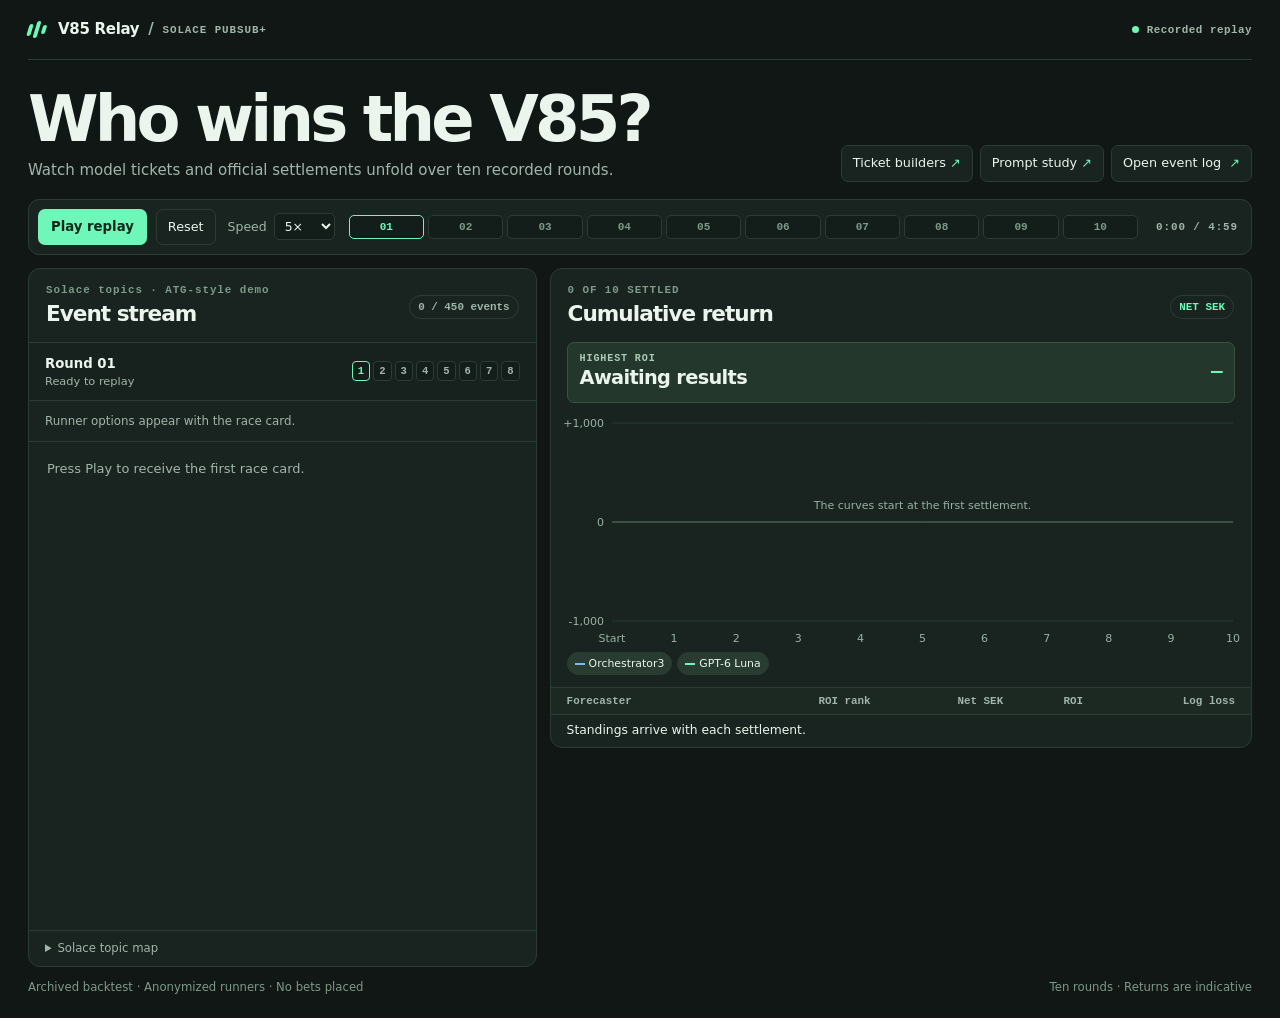
==== index.html @ 5c954412 "Show all ten rounds in the replay standings" ====
<!doctype html>
<html lang="en">
<head>
<meta charset="utf-8">
<meta name="viewport" content="width=device-width,initial-scale=1">
<meta name="description" content="Replay recorded V85 model decisions and outcomes, one Solace topic at a time.">
<title>V85 Relay · Solace replay</title>
<link rel="stylesheet" href="style.css?v=3">
<script defer src="app.js?v=3"></script>
</head>
<body>
<header class="page mast"><div class="brand"><span class="mark" aria-hidden="true"><i></i><i></i><i></i></span> V85 Relay <span class="split">/</span> <small>SOLACE PUBSUB+</small></div><span class="source"><i></i><span id="source">Recorded replay</span></span></header>
<main class="page">
  <div class="hero">
    <div><h1>Who wins the V85?</h1><p>Watch model tickets and official settlements unfold over ten recorded rounds.</p></div>
    <div class="actions"><a class="file" href="payout-builder.html">Ticket builders <span aria-hidden="true">↗</span></a>
    <a class="file" href="prompt-study.html">Prompt study <span aria-hidden="true">↗</span></a>
    <button type="button" class="file" id="open-file">Open event log <span aria-hidden="true">↗</span></button></div>
    <input type="file" id="file" accept=".json,.jsonl,application/json,text/plain" hidden>
  </div>
  <section class="controls" aria-label="Playback">
    <button id="play" class="play" disabled>Play replay</button><button id="restart" class="quiet" title="Restart replay" disabled>Reset</button>
    <label class="speed">Speed <select id="speed" aria-label="Replay speed"><option value="1">1×</option><option value="5" selected>5×</option><option value="20">20×</option></select></label>
    <div id="weeks" class="weeks" aria-label="Jump to a settled week"></div>
    <span id="time" class="clock">0:00 / 4:59</span>
  </section>
  <div id="notice" class="notice" role="status"></div>
  <div class="grid">
    <section class="panel stream">
      <div class="panel-head"><div><div class="eyebrow">Solace topics · ATG-style demo</div><h2>Event stream</h2></div><span class="pill" id="event-count">0 events</span></div>
      <div class="racebar"><div><strong id="round">Round 01</strong><span id="phase">Ready to replay</span></div><div id="legs" class="legs" aria-label="Race options"></div></div>
      <div class="options" id="options">The runner options appear when the first race card arrives.</div>
      <div class="feed" id="feed" aria-label="Most recent events"><div class="placeholder">Press Play to receive the first race card.</div></div>
      <details class="council" id="topic-map"><summary>Solace topic map</summary>
        <p>Illustrative addresses for this demo, based on the race, betting and analytics domains. ATG’s internal topic names have not been verified.</p>
        <ul>
          <li><code>atg/racing/v85/raceCard/published/v1/{round}/{leg}</code></li>
          <li><code>atg/racing/v85/raceResult/confirmed/v1/{round}/{leg}</code></li>
          <li><code>atg/betting/v85/pool/settled/v1/{round}</code></li>
          <li><code>atg/analytics/v85/modelTicket/proposed/v1/{round}/{model}</code></li>
          <li><code>atg/analytics/v85/leaderboard/updated/v1/{round}</code></li>
        </ul>
        <a href="https://docs.solace.com/Messaging/Topic-Architecture-Best-Practices.htm">Solace topic design guidance</a>
      </details>
    </section>
    <section class="panel performance" id="performance">
      <div class="panel-head"><div><div class="eyebrow" id="settled">0 OF 10 SETTLED</div><h2>Cumulative return</h2></div><span class="pill verified">NET SEK</span></div>
      <div class="leader"><div><span id="lead-caption">HIGHEST ROI</span><strong id="leader">Awaiting results</strong></div><div class="lead-value"><strong id="leader-roi">—</strong><span id="leader-net"></span></div></div>
      <canvas id="chart" aria-label="Cumulative net return by settled week, including invalid-ticket penalties" role="img"></canvas>
      <div class="legend" id="legend" aria-label="Chart series"></div>
      <div class="table-wrap"><table aria-label="Standings"><thead><tr><th scope="col">Forecaster</th><th scope="col">ROI rank</th><th scope="col">Net SEK</th><th scope="col">ROI</th><th scope="col" title="Lower is better">Log loss</th></tr></thead><tbody id="scores"><tr><td colspan="5">Standings arrive with each settlement.</td></tr></tbody></table></div>
    </section>
  </div>
  <footer><span id="basis">Archived backtest · Anonymized runners · No bets placed</span><span>Ten rounds · Returns are indicative</span></footer>
</main>
</body>
</html>
---- style.css ----
:root{color-scheme:dark;--base:#101715;--panel:#19231f;--well:#131d19;--line:#2c3c34;--text:#ebf5ee;--muted:#a1b5aa;--dim:#7e9989;--green:#6ff7ba;--gold:#f5c479;--down:#f0ab98;--mono:"IBM Plex Mono",ui-monospace,monospace}
*{box-sizing:border-box}[hidden]{display:none!important}body{margin:0;background:var(--base);color:var(--text);font:15px/1.45 "Geist",system-ui,sans-serif}button,input,select{font:inherit}button,select,label.file{cursor:pointer}button:disabled{opacity:.5;cursor:default}button:focus-visible,select:focus-visible,summary:focus-visible,label.file:focus-visible{outline:2px solid var(--green);outline-offset:3px}
.page{width:min(1320px,calc(100% - 56px));margin:auto}.mast{height:60px;display:flex;justify-content:space-between;align-items:center;border-bottom:1px solid var(--line);gap:12px}.brand{display:flex;gap:9px;align-items:center;font-weight:700;letter-spacing:-.02em}.brand small,.source,.eyebrow,.pill,.clock,.leader span{font:600 .68rem var(--mono);letter-spacing:.085em}.brand small,.split{color:var(--muted)}.mark{display:flex;gap:3px;align-items:center;margin-right:3px}.mark i{width:4px;height:12px;background:var(--green);border-radius:3px;transform:skew(-17deg)}.mark i:nth-child(2){height:17px}.mark i:nth-child(3){height:9px}.source{display:flex;align-items:center;gap:8px;letter-spacing:.045em;color:var(--muted)}.source i{width:7px;height:7px;border-radius:50%;background:var(--green)}
.hero{display:flex;justify-content:space-between;align-items:flex-end;gap:16px;padding:27px 0 17px}.hero h1{font-size:clamp(2.3rem,5.2vw,4rem);letter-spacing:-.06em;line-height:1.03;margin:0}.hero p{margin:7px 0 0;color:var(--muted)}.file,.quiet{border:1px solid var(--line);border-radius:7px;background:var(--panel);color:var(--text);padding:8px 11px;font-size:.8rem;white-space:nowrap}.file span{color:var(--green);margin-left:4px}.file:hover,.quiet:hover{background:#25382e}
.controls{display:flex;align-items:center;gap:9px;flex-wrap:wrap;padding:9px;background:var(--panel);border:1px solid var(--line);border-radius:11px}.play{background:var(--green);color:#09291a;border:0;border-radius:7px;font-weight:750;padding:8px 13px;min-width:99px;font-size:.83rem}.speed{font-size:.78rem;color:var(--muted);margin-left:3px}.speed select{color:var(--text);border:1px solid var(--line);background:var(--well);border-radius:5px;padding:4px 6px;margin-left:3px}.weeks{display:grid;grid-template-columns:repeat(10,1fr);gap:4px;flex:1;min-width:220px;margin:0 5px}.weeks button{padding:5px 1px;border:1px solid var(--line);background:var(--well);border-radius:5px;color:var(--dim);min-width:0;font:600 .69rem var(--mono)}.weeks button.done{background:#244234;color:#b6ffd6;border-color:#3d6853}.weeks button.active{border-color:var(--green);color:var(--green)}.weeks button:hover{color:var(--green);border-color:var(--green)}.clock{color:var(--muted);margin:0 4px}.notice:empty{display:none}.notice{margin:7px 0;color:var(--gold);font-size:.78rem}
.grid{display:grid;grid-template-columns:minmax(0,.84fr) minmax(0,1.16fr);gap:13px;margin-top:13px;align-items:start}.panel{min-width:0;border:1px solid var(--line);border-radius:12px;background:var(--panel);overflow:hidden}.panel-head{display:flex;justify-content:space-between;align-items:center;padding:15px 17px 12px;gap:8px}.panel-head h2{font-size:1.35rem;letter-spacing:-.046em;margin:2px 0 0}.eyebrow{color:var(--dim)}.pill{white-space:nowrap;color:var(--muted);border:1px solid var(--line);border-radius:20px;padding:5px 8px;letter-spacing:0}.verified{color:var(--green)}
.racebar{padding:11px 16px;display:flex;align-items:center;justify-content:space-between;gap:8px;background:#17211d;border-top:1px solid var(--line)}.racebar strong{display:block;font-size:.83rem}.racebar span{display:block;color:var(--muted);font-size:.71rem}.legs{display:flex;gap:3px}.legs button{background:var(--well);border:1px solid var(--line);border-radius:4px;color:var(--muted);padding:3px 5px;font:600 .66rem var(--mono)}.legs button.done{color:var(--gold)}.legs button[aria-pressed=true]{border-color:var(--green);color:var(--green)}
.options{min-height:42px;border-top:1px solid var(--line);border-bottom:1px solid var(--line);padding:8px 16px;color:var(--muted);font-size:.74rem;display:flex;align-items:center;gap:5px;flex-wrap:wrap}.runner{display:inline-block;padding:1px 5px;border-radius:4px;background:#273930;color:#cfe4d8;font:600 .66rem var(--mono)}.runner.hit{background:#4a3a22;color:var(--gold)}
.feed{height:488px;overflow:auto;overscroll-behavior:contain;scrollbar-width:thin}.placeholder{padding:18px;color:var(--muted);font-size:.81rem}.event{border-bottom:1px solid #293931;padding:0 14px}.event summary,.event .item{padding:9px 0;display:grid;grid-template-columns:43px 67px minmax(0,1fr);gap:7px;align-items:baseline;list-style:none}.event summary::-webkit-details-marker{display:none}.event summary{cursor:pointer}.event summary::after{content:"+";grid-column:3;justify-self:end;grid-row:1;color:var(--dim)}.event[open] summary::after{content:"−"}.event summary .event-text{grid-column:3;grid-row:1;padding-right:15px}.event summary .stamp{grid-column:1;grid-row:1}.event summary .tag{grid-column:2;grid-row:1}.stamp,.tag{font:600 .65rem var(--mono);color:var(--dim)}.tag{color:var(--muted);text-transform:uppercase}.bet .tag{color:#98c6f9}.result .tag{color:var(--gold)}.settled .tag,.settled .event-text{color:var(--green)}.event-text{font-size:.77rem;color:var(--text);overflow-wrap:anywhere}.ticket{margin:0 0 9px 50px;display:flex;gap:5px;flex-wrap:wrap}.ticket span{background:var(--well);padding:3px 5px;border-radius:4px;font:500 .65rem var(--mono);color:var(--muted)}
.leader{display:flex;justify-content:space-between;align-items:center;gap:10px;padding:10px 12px;border-radius:7px;background:#23372c;border:1px solid #385143;margin:0 16px 4px}.leader span{display:block;color:#aaccb9;font-size:.63rem}.leader strong{display:block;font-size:1.21rem;letter-spacing:-.035em}.lead-value{text-align:right;white-space:nowrap}#leader-roi{color:var(--green);font-family:var(--mono)}#chart{width:100%;height:245px;display:block}.legend{padding:0 16px 12px;display:flex;gap:5px;flex-wrap:wrap}.swatch{display:inline-block;border-top:2px solid currentColor;width:10px;margin-right:4px;vertical-align:middle}
.table-wrap{max-height:205px;overflow:auto;scrollbar-width:thin}table{width:100%;border-collapse:collapse;font-variant-numeric:tabular-nums}table td,table th{text-align:right;padding:7px 10px;border-top:1px solid var(--line);font-size:.77rem;white-space:nowrap}table th{position:sticky;top:0;background:#1b2922;color:var(--muted);font:600 .68rem var(--mono)}table td:first-child,table th:first-child{text-align:left;padding-left:16px}table td:last-child,table th:last-child{padding-right:16px}.orch td:first-child{color:var(--gold)}.gain{color:var(--green)}.loss{color:var(--down)}.council{border-top:1px solid var(--line);padding:9px 16px;color:var(--muted);font-size:.73rem}.council summary{cursor:pointer}.council p{margin:5px 0 0}footer{display:flex;justify-content:space-between;gap:9px;flex-wrap:wrap;color:var(--dim);font-size:.73rem;margin:12px 0 21px}
@media(max-width:860px){.page{width:calc(100% - 28px)}.grid{grid-template-columns:1fr}.feed{height:310px}.weeks{order:7;flex-basis:100%;margin:1px 0 0}.clock{margin-left:auto}}@media(max-width:470px){.brand small,.split{display:none}.hero{align-items:flex-start;flex-direction:column;gap:9px}.hero p{font-size:.85rem}.hero{padding-top:20px}.leader strong{font-size:1rem}.racebar{flex-wrap:wrap}#chart{height:205px}}

.actions{display:flex;flex-wrap:wrap;gap:7px}.actions a.file{text-decoration:none;display:inline-flex;align-items:center}

.event .item{row-gap:3px}.event-topic{grid-column:3;grid-row:2;color:#90ab9d;overflow-wrap:anywhere;font:500 .65rem/1.35 var(--mono)}.event .item .event-text{grid-column:3;grid-row:1}#topic-map ul{padding:0;list-style:none;overflow-wrap:anywhere}#topic-map li{margin:4px 0}#topic-map a{color:var(--green)}
#scores td:first-child{white-space:normal}#scores .featured{background:#243843}#scores .featured td:first-child{color:#a3d3f9;font-weight:700}
@media(max-width:470px){.performance table{table-layout:fixed}.performance th,.performance td{padding-inline:4px;font-size:.7rem}.performance th{font-size:.62rem;white-space:normal}.performance th:first-child{width:32%}.performance th:nth-child(2){width:15%}.performance th:nth-child(3),.performance th:nth-child(4){width:18%}.performance th:first-child,.performance td:first-child{padding-left:10px;overflow-wrap:anywhere}.performance th:last-child,.performance td:last-child{padding-right:10px}}
.series-label{background:#293c32;border:1px solid var(--line);border-radius:15px;color:var(--text);padding:3px 7px;font-size:.68rem}
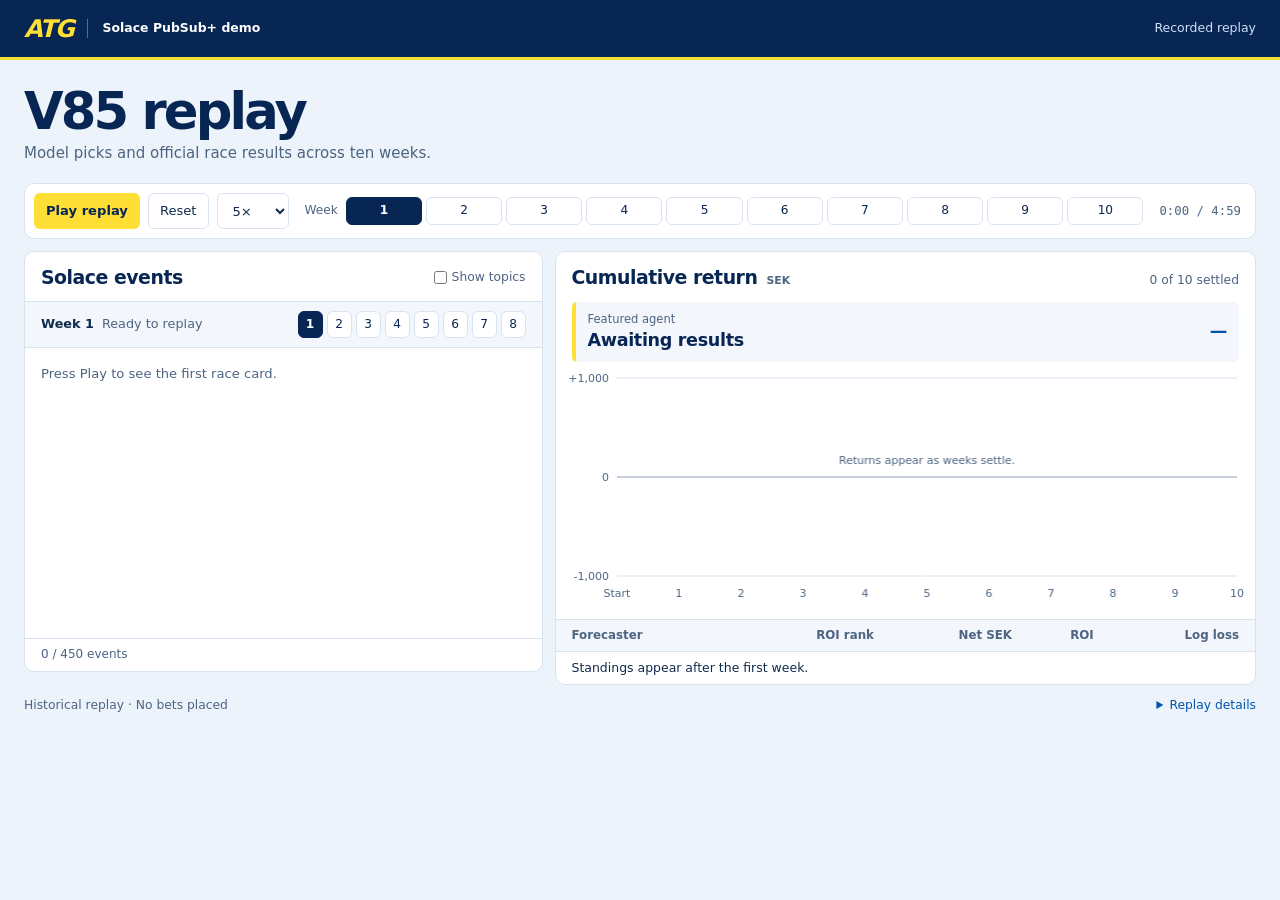
==== commit f678da2a: "Simplify the replay with an ATG-inspired theme" ====
--- a/index.html
+++ b/index.html
@@ -1,57 +1,91 @@
 <!doctype html>
 <html lang="en">
 <head>
-<meta charset="utf-8">
-<meta name="viewport" content="width=device-width,initial-scale=1">
-<meta name="description" content="Replay recorded V85 model decisions and outcomes, one Solace topic at a time.">
-<title>V85 Relay · Solace replay</title>
-<link rel="stylesheet" href="style.css?v=3">
-<script defer src="app.js?v=3"></script>
+  <meta charset="utf-8">
+  <meta name="viewport" content="width=device-width, initial-scale=1">
+  <meta name="description" content="Replay ten weeks of V85 model picks and official race results.">
+  <title>ATG V85 replay · Solace demo</title>
+  <link rel="stylesheet" href="theme.css?v=4">
+  <link rel="stylesheet" href="style.css?v=4">
+  <script defer src="app.js?v=4"></script>
 </head>
 <body>
-<header class="page mast"><div class="brand"><span class="mark" aria-hidden="true"><i></i><i></i><i></i></span> V85 Relay <span class="split">/</span> <small>SOLACE PUBSUB+</small></div><span class="source"><i></i><span id="source">Recorded replay</span></span></header>
-<main class="page">
-  <div class="hero">
-    <div><h1>Who wins the V85?</h1><p>Watch model tickets and official settlements unfold over ten recorded rounds.</p></div>
-    <div class="actions"><a class="file" href="payout-builder.html">Ticket builders <span aria-hidden="true">↗</span></a>
-    <a class="file" href="prompt-study.html">Prompt study <span aria-hidden="true">↗</span></a>
-    <button type="button" class="file" id="open-file">Open event log <span aria-hidden="true">↗</span></button></div>
-    <input type="file" id="file" accept=".json,.jsonl,application/json,text/plain" hidden>
-  </div>
-  <section class="controls" aria-label="Playback">
-    <button id="play" class="play" disabled>Play replay</button><button id="restart" class="quiet" title="Restart replay" disabled>Reset</button>
-    <label class="speed">Speed <select id="speed" aria-label="Replay speed"><option value="1">1×</option><option value="5" selected>5×</option><option value="20">20×</option></select></label>
-    <div id="weeks" class="weeks" aria-label="Jump to a settled week"></div>
-    <span id="time" class="clock">0:00 / 4:59</span>
-  </section>
-  <div id="notice" class="notice" role="status"></div>
-  <div class="grid">
-    <section class="panel stream">
-      <div class="panel-head"><div><div class="eyebrow">Solace topics · ATG-style demo</div><h2>Event stream</h2></div><span class="pill" id="event-count">0 events</span></div>
-      <div class="racebar"><div><strong id="round">Round 01</strong><span id="phase">Ready to replay</span></div><div id="legs" class="legs" aria-label="Race options"></div></div>
-      <div class="options" id="options">The runner options appear when the first race card arrives.</div>
-      <div class="feed" id="feed" aria-label="Most recent events"><div class="placeholder">Press Play to receive the first race card.</div></div>
-      <details class="council" id="topic-map"><summary>Solace topic map</summary>
-        <p>Illustrative addresses for this demo, based on the race, betting and analytics domains. ATG’s internal topic names have not been verified.</p>
-        <ul>
-          <li><code>atg/racing/v85/raceCard/published/v1/{round}/{leg}</code></li>
-          <li><code>atg/racing/v85/raceResult/confirmed/v1/{round}/{leg}</code></li>
-          <li><code>atg/betting/v85/pool/settled/v1/{round}</code></li>
-          <li><code>atg/analytics/v85/modelTicket/proposed/v1/{round}/{model}</code></li>
-          <li><code>atg/analytics/v85/leaderboard/updated/v1/{round}</code></li>
-        </ul>
-        <a href="https://docs.solace.com/Messaging/Topic-Architecture-Best-Practices.htm">Solace topic design guidance</a>
+  <header class="mast">
+    <div class="page mast-row">
+      <div class="brand"><strong>ATG</strong><span>Solace PubSub+ demo</span></div>
+      <span id="source">Recorded replay</span>
+    </div>
+  </header>
+  <main class="page">
+    <div class="hero">
+      <h1>V85 replay</h1>
+      <p>Model picks and official race results across ten weeks.</p>
+    </div>
+    <section class="controls" aria-label="Playback">
+      <div class="playback">
+        <button id="play" class="play" disabled>Play replay</button>
+        <button id="restart" class="quiet" disabled>Reset</button>
+        <select id="speed" aria-label="Replay speed">
+          <option value="1">1×</option>
+          <option value="5" selected>5×</option>
+          <option value="20">20×</option>
+        </select>
+      </div>
+      <div class="week-picker">
+        <span>Week</span>
+        <div id="weeks" class="weeks" aria-label="Jump to a settled week"></div>
+      </div>
+      <span id="time" class="clock">0:00 / 4:59</span>
+    </section>
+    <div id="notice" class="notice" role="status"></div>
+    <div class="grid">
+      <section class="panel stream" aria-labelledby="events-title">
+        <div class="panel-head">
+          <h2 id="events-title">Solace events</h2>
+          <label class="topic-toggle"><input type="checkbox" id="show-topics" aria-controls="feed"> Show topics</label>
+        </div>
+        <div class="racebar">
+          <div><strong id="round">Week 1</strong><span id="phase">Ready to replay</span></div>
+          <div id="legs" class="legs" aria-label="Show runners by leg"></div>
+        </div>
+        <div class="options" id="options" hidden></div>
+        <div class="feed" id="feed" aria-label="Most recent events">
+          <div class="placeholder">Press Play to see the first race card.</div>
+        </div>
+        <div class="event-count" id="event-count">0 events</div>
+      </section>
+      <section class="panel performance" id="performance" aria-labelledby="returns-title">
+        <div class="panel-head">
+          <h2 id="returns-title">Cumulative return <span>SEK</span></h2>
+          <span class="settled" id="settled">0 of 10 settled</span>
+        </div>
+        <div class="leader">
+          <div><span id="lead-caption">Featured agent</span><strong id="leader">Awaiting results</strong></div>
+          <div class="lead-value"><strong id="leader-roi">—</strong><span id="leader-net"></span></div>
+        </div>
+        <canvas id="chart" aria-label="Cumulative net return by settled week, including invalid-ticket penalties" role="img"></canvas>
+        <div class="legend" id="legend" aria-label="Chart series"></div>
+        <div class="table-wrap">
+          <table aria-label="Standings">
+            <thead><tr><th scope="col">Forecaster</th><th scope="col">ROI rank</th><th scope="col">Net SEK</th><th scope="col">ROI</th><th scope="col">Log loss</th></tr></thead>
+            <tbody id="scores"><tr><td colspan="5">Standings appear after the first week.</td></tr></tbody>
+          </table>
+        </div>
+      </section>
+    </div>
+    <footer>
+      <span id="basis">Historical replay · No bets placed</span>
+      <details class="extras">
+        <summary>Replay details</summary>
+        <nav aria-label="Replay resources">
+          <a href="payout-builder.html">Ticket builder study</a>
+          <a href="prompt-study.html">Prompt study</a>
+          <button type="button" id="open-file">Open event log</button>
+        </nav>
+        <p>The public replay uses anonymized runners and illustrative Solace topics.</p>
       </details>
-    </section>
-    <section class="panel performance" id="performance">
-      <div class="panel-head"><div><div class="eyebrow" id="settled">0 OF 10 SETTLED</div><h2>Cumulative return</h2></div><span class="pill verified">NET SEK</span></div>
-      <div class="leader"><div><span id="lead-caption">HIGHEST ROI</span><strong id="leader">Awaiting results</strong></div><div class="lead-value"><strong id="leader-roi">—</strong><span id="leader-net"></span></div></div>
-      <canvas id="chart" aria-label="Cumulative net return by settled week, including invalid-ticket penalties" role="img"></canvas>
-      <div class="legend" id="legend" aria-label="Chart series"></div>
-      <div class="table-wrap"><table aria-label="Standings"><thead><tr><th scope="col">Forecaster</th><th scope="col">ROI rank</th><th scope="col">Net SEK</th><th scope="col">ROI</th><th scope="col" title="Lower is better">Log loss</th></tr></thead><tbody id="scores"><tr><td colspan="5">Standings arrive with each settlement.</td></tr></tbody></table></div>
-    </section>
-  </div>
-  <footer><span id="basis">Archived backtest · Anonymized runners · No bets placed</span><span>Ten rounds · Returns are indicative</span></footer>
-</main>
+      <input type="file" id="file" accept=".json,.jsonl,application/json,text/plain" hidden>
+    </footer>
+  </main>
 </body>
 </html>
--- a/theme.css
+++ b/theme.css
@@ -0,0 +1,18 @@
+:root {
+  color-scheme: light;
+  --navy: #082653;
+  --blue: #0054ab;
+  --yellow: #ffde36;
+  --gold: #946000;
+  --bg: #edf3fa;
+  --panel: #fff;
+  --tint: #f3f7fc;
+  --line: #d8e3f0;
+  --text: #102a4e;
+  --muted: #4d6482;
+  --axis: #8b9fbc;
+  --gain: #0b6e46;
+  --loss: #a23935;
+  --font: Inter, system-ui, sans-serif;
+  --mono: "IBM Plex Mono", ui-monospace, monospace;
+}
--- a/style.css
+++ b/style.css
@@ -1,19 +1,158 @@
-:root{color-scheme:dark;--base:#101715;--panel:#19231f;--well:#131d19;--line:#2c3c34;--text:#ebf5ee;--muted:#a1b5aa;--dim:#7e9989;--green:#6ff7ba;--gold:#f5c479;--down:#f0ab98;--mono:"IBM Plex Mono",ui-monospace,monospace}
-*{box-sizing:border-box}[hidden]{display:none!important}body{margin:0;background:var(--base);color:var(--text);font:15px/1.45 "Geist",system-ui,sans-serif}button,input,select{font:inherit}button,select,label.file{cursor:pointer}button:disabled{opacity:.5;cursor:default}button:focus-visible,select:focus-visible,summary:focus-visible,label.file:focus-visible{outline:2px solid var(--green);outline-offset:3px}
-.page{width:min(1320px,calc(100% - 56px));margin:auto}.mast{height:60px;display:flex;justify-content:space-between;align-items:center;border-bottom:1px solid var(--line);gap:12px}.brand{display:flex;gap:9px;align-items:center;font-weight:700;letter-spacing:-.02em}.brand small,.source,.eyebrow,.pill,.clock,.leader span{font:600 .68rem var(--mono);letter-spacing:.085em}.brand small,.split{color:var(--muted)}.mark{display:flex;gap:3px;align-items:center;margin-right:3px}.mark i{width:4px;height:12px;background:var(--green);border-radius:3px;transform:skew(-17deg)}.mark i:nth-child(2){height:17px}.mark i:nth-child(3){height:9px}.source{display:flex;align-items:center;gap:8px;letter-spacing:.045em;color:var(--muted)}.source i{width:7px;height:7px;border-radius:50%;background:var(--green)}
-.hero{display:flex;justify-content:space-between;align-items:flex-end;gap:16px;padding:27px 0 17px}.hero h1{font-size:clamp(2.3rem,5.2vw,4rem);letter-spacing:-.06em;line-height:1.03;margin:0}.hero p{margin:7px 0 0;color:var(--muted)}.file,.quiet{border:1px solid var(--line);border-radius:7px;background:var(--panel);color:var(--text);padding:8px 11px;font-size:.8rem;white-space:nowrap}.file span{color:var(--green);margin-left:4px}.file:hover,.quiet:hover{background:#25382e}
-.controls{display:flex;align-items:center;gap:9px;flex-wrap:wrap;padding:9px;background:var(--panel);border:1px solid var(--line);border-radius:11px}.play{background:var(--green);color:#09291a;border:0;border-radius:7px;font-weight:750;padding:8px 13px;min-width:99px;font-size:.83rem}.speed{font-size:.78rem;color:var(--muted);margin-left:3px}.speed select{color:var(--text);border:1px solid var(--line);background:var(--well);border-radius:5px;padding:4px 6px;margin-left:3px}.weeks{display:grid;grid-template-columns:repeat(10,1fr);gap:4px;flex:1;min-width:220px;margin:0 5px}.weeks button{padding:5px 1px;border:1px solid var(--line);background:var(--well);border-radius:5px;color:var(--dim);min-width:0;font:600 .69rem var(--mono)}.weeks button.done{background:#244234;color:#b6ffd6;border-color:#3d6853}.weeks button.active{border-color:var(--green);color:var(--green)}.weeks button:hover{color:var(--green);border-color:var(--green)}.clock{color:var(--muted);margin:0 4px}.notice:empty{display:none}.notice{margin:7px 0;color:var(--gold);font-size:.78rem}
-.grid{display:grid;grid-template-columns:minmax(0,.84fr) minmax(0,1.16fr);gap:13px;margin-top:13px;align-items:start}.panel{min-width:0;border:1px solid var(--line);border-radius:12px;background:var(--panel);overflow:hidden}.panel-head{display:flex;justify-content:space-between;align-items:center;padding:15px 17px 12px;gap:8px}.panel-head h2{font-size:1.35rem;letter-spacing:-.046em;margin:2px 0 0}.eyebrow{color:var(--dim)}.pill{white-space:nowrap;color:var(--muted);border:1px solid var(--line);border-radius:20px;padding:5px 8px;letter-spacing:0}.verified{color:var(--green)}
-.racebar{padding:11px 16px;display:flex;align-items:center;justify-content:space-between;gap:8px;background:#17211d;border-top:1px solid var(--line)}.racebar strong{display:block;font-size:.83rem}.racebar span{display:block;color:var(--muted);font-size:.71rem}.legs{display:flex;gap:3px}.legs button{background:var(--well);border:1px solid var(--line);border-radius:4px;color:var(--muted);padding:3px 5px;font:600 .66rem var(--mono)}.legs button.done{color:var(--gold)}.legs button[aria-pressed=true]{border-color:var(--green);color:var(--green)}
-.options{min-height:42px;border-top:1px solid var(--line);border-bottom:1px solid var(--line);padding:8px 16px;color:var(--muted);font-size:.74rem;display:flex;align-items:center;gap:5px;flex-wrap:wrap}.runner{display:inline-block;padding:1px 5px;border-radius:4px;background:#273930;color:#cfe4d8;font:600 .66rem var(--mono)}.runner.hit{background:#4a3a22;color:var(--gold)}
-.feed{height:488px;overflow:auto;overscroll-behavior:contain;scrollbar-width:thin}.placeholder{padding:18px;color:var(--muted);font-size:.81rem}.event{border-bottom:1px solid #293931;padding:0 14px}.event summary,.event .item{padding:9px 0;display:grid;grid-template-columns:43px 67px minmax(0,1fr);gap:7px;align-items:baseline;list-style:none}.event summary::-webkit-details-marker{display:none}.event summary{cursor:pointer}.event summary::after{content:"+";grid-column:3;justify-self:end;grid-row:1;color:var(--dim)}.event[open] summary::after{content:"−"}.event summary .event-text{grid-column:3;grid-row:1;padding-right:15px}.event summary .stamp{grid-column:1;grid-row:1}.event summary .tag{grid-column:2;grid-row:1}.stamp,.tag{font:600 .65rem var(--mono);color:var(--dim)}.tag{color:var(--muted);text-transform:uppercase}.bet .tag{color:#98c6f9}.result .tag{color:var(--gold)}.settled .tag,.settled .event-text{color:var(--green)}.event-text{font-size:.77rem;color:var(--text);overflow-wrap:anywhere}.ticket{margin:0 0 9px 50px;display:flex;gap:5px;flex-wrap:wrap}.ticket span{background:var(--well);padding:3px 5px;border-radius:4px;font:500 .65rem var(--mono);color:var(--muted)}
-.leader{display:flex;justify-content:space-between;align-items:center;gap:10px;padding:10px 12px;border-radius:7px;background:#23372c;border:1px solid #385143;margin:0 16px 4px}.leader span{display:block;color:#aaccb9;font-size:.63rem}.leader strong{display:block;font-size:1.21rem;letter-spacing:-.035em}.lead-value{text-align:right;white-space:nowrap}#leader-roi{color:var(--green);font-family:var(--mono)}#chart{width:100%;height:245px;display:block}.legend{padding:0 16px 12px;display:flex;gap:5px;flex-wrap:wrap}.swatch{display:inline-block;border-top:2px solid currentColor;width:10px;margin-right:4px;vertical-align:middle}
-.table-wrap{max-height:205px;overflow:auto;scrollbar-width:thin}table{width:100%;border-collapse:collapse;font-variant-numeric:tabular-nums}table td,table th{text-align:right;padding:7px 10px;border-top:1px solid var(--line);font-size:.77rem;white-space:nowrap}table th{position:sticky;top:0;background:#1b2922;color:var(--muted);font:600 .68rem var(--mono)}table td:first-child,table th:first-child{text-align:left;padding-left:16px}table td:last-child,table th:last-child{padding-right:16px}.orch td:first-child{color:var(--gold)}.gain{color:var(--green)}.loss{color:var(--down)}.council{border-top:1px solid var(--line);padding:9px 16px;color:var(--muted);font-size:.73rem}.council summary{cursor:pointer}.council p{margin:5px 0 0}footer{display:flex;justify-content:space-between;gap:9px;flex-wrap:wrap;color:var(--dim);font-size:.73rem;margin:12px 0 21px}
-@media(max-width:860px){.page{width:calc(100% - 28px)}.grid{grid-template-columns:1fr}.feed{height:310px}.weeks{order:7;flex-basis:100%;margin:1px 0 0}.clock{margin-left:auto}}@media(max-width:470px){.brand small,.split{display:none}.hero{align-items:flex-start;flex-direction:column;gap:9px}.hero p{font-size:.85rem}.hero{padding-top:20px}.leader strong{font-size:1rem}.racebar{flex-wrap:wrap}#chart{height:205px}}
+* { box-sizing: border-box; }
+[hidden] { display: none !important; }
 
-.actions{display:flex;flex-wrap:wrap;gap:7px}.actions a.file{text-decoration:none;display:inline-flex;align-items:center}
+body {
+  margin: 0;
+  background: var(--bg);
+  color: var(--text);
+  font: 15px/1.45 var(--font);
+}
 
-.event .item{row-gap:3px}.event-topic{grid-column:3;grid-row:2;color:#90ab9d;overflow-wrap:anywhere;font:500 .65rem/1.35 var(--mono)}.event .item .event-text{grid-column:3;grid-row:1}#topic-map ul{padding:0;list-style:none;overflow-wrap:anywhere}#topic-map li{margin:4px 0}#topic-map a{color:var(--green)}
-#scores td:first-child{white-space:normal}#scores .featured{background:#243843}#scores .featured td:first-child{color:#a3d3f9;font-weight:700}
-@media(max-width:470px){.performance table{table-layout:fixed}.performance th,.performance td{padding-inline:4px;font-size:.7rem}.performance th{font-size:.62rem;white-space:normal}.performance th:first-child{width:32%}.performance th:nth-child(2){width:15%}.performance th:nth-child(3),.performance th:nth-child(4){width:18%}.performance th:first-child,.performance td:first-child{padding-left:10px;overflow-wrap:anywhere}.performance th:last-child,.performance td:last-child{padding-right:10px}}
-.series-label{background:#293c32;border:1px solid var(--line);border-radius:15px;color:var(--text);padding:3px 7px;font-size:.68rem}
+button, select { font: inherit; }
+button, select, summary, input[type="checkbox"] { cursor: pointer; }
+button:disabled { cursor: default; opacity: .55; }
+:focus-visible { outline: 2px solid var(--blue); outline-offset: 3px; }
+
+.page { width: min(1240px, calc(100% - 48px)); margin-inline: auto; }
+.mast { background: var(--navy); color: #fff; border-bottom: 3px solid var(--yellow); }
+.mast-row { min-height: 57px; display: flex; align-items: center; justify-content: space-between; gap: 12px; }
+.brand { display: flex; align-items: center; gap: 14px; }
+.brand strong { color: var(--yellow); font-size: 1.52rem; font-weight: 850; font-style: italic; letter-spacing: -.055em; }
+.brand span { border-left: 1px solid #536d95; padding-left: 14px; font-weight: 600; }
+.brand span, #source { font-size: .78rem; }
+#source { color: #d0e0f6; }
+
+.hero { padding: 25px 0 18px; }
+h1, h2, p { margin: 0; }
+h1 { font-size: clamp(2.35rem, 4vw, 3.4rem); line-height: 1.04; letter-spacing: -.055em; color: var(--navy); }
+.hero p { margin-top: 5px; color: var(--muted); }
+
+.controls, .panel { background: var(--panel); border: 1px solid var(--line); border-radius: 10px; }
+.controls { display: flex; align-items: center; gap: 16px; padding: 9px; }
+.playback, .week-picker { display: flex; align-items: center; gap: 8px; }
+.playback button, .playback select, .weeks button, .legs button { border-radius: 6px; }
+.playback button, .playback select { height: 36px; padding-inline: 11px; font-size: .82rem; }
+.play { min-width: 95px; border: 1px solid transparent; background: var(--yellow); color: var(--navy); font-weight: 750; }
+.play:hover:enabled { background: #f2ca1c; }
+.quiet, .playback select { border: 1px solid var(--line); background: var(--panel); color: var(--text); }
+.quiet:hover:enabled { background: var(--tint); }
+.week-picker { flex: 1; min-width: 0; color: var(--muted); font-size: .76rem; }
+.weeks { flex: 1; display: grid; grid-auto-columns: minmax(0, 1fr); grid-auto-flow: column; gap: 4px; }
+.weeks button, .legs button { border: 1px solid var(--line); background: var(--panel); color: var(--navy); padding: 4px 0; font-size: .76rem; }
+.weeks button.done { background: #e3effd; border-color: #c7ddf5; }
+.weeks button.active, .legs button[aria-pressed="true"] { background: var(--navy); border-color: var(--navy); color: #fff; font-weight: 700; }
+.weeks button:hover, .legs button:hover { border-color: var(--blue); }
+.clock { margin-inline: auto 5px; white-space: nowrap; color: var(--muted); font: .77rem var(--mono); }
+.notice { margin-top: 8px; color: var(--loss); font-size: .82rem; }
+.notice:empty { display: none; }
+
+.grid { display: grid; grid-template-columns: minmax(0, .85fr) minmax(0, 1.15fr); gap: 12px; margin-top: 12px; align-items: start; }
+.panel { min-width: 0; overflow: hidden; }
+.panel-head { display: flex; align-items: baseline; justify-content: space-between; gap: 8px; padding: 14px 16px 12px; }
+h2 { font-size: 1.18rem; line-height: 1.2; letter-spacing: -.025em; color: var(--navy); }
+.panel-head h2 span { margin-left: 3px; color: var(--muted); font-size: .68rem; letter-spacing: 0; }
+.topic-toggle, .settled { color: var(--muted); font-size: .77rem; white-space: nowrap; }
+.topic-toggle { display: flex; align-items: center; gap: 5px; cursor: pointer; }
+.topic-toggle input { margin: 0; accent-color: var(--blue); }
+
+.racebar {
+  display: flex;
+  align-items: center;
+  justify-content: space-between;
+  flex-wrap: wrap;
+  gap: 6px;
+  padding: 9px 16px;
+  border-block: 1px solid var(--line);
+  background: var(--tint);
+  font-size: .8rem;
+}
+.racebar strong { margin-right: 8px; }
+.racebar span { color: var(--muted); }
+.legs { display: flex; gap: 4px; }
+.legs button { width: 25px; }
+.legs button.done:not([aria-pressed="true"]) { background: #fff4bf; border-color: #e3d38c; }
+.options { padding: 7px 16px; border-bottom: 1px solid var(--line); display: flex; flex-wrap: wrap; align-items: center; gap: 4px; color: var(--muted); font-size: .74rem; }
+.options > span:first-child { margin-right: 3px; }
+.runner { border-radius: 4px; padding: 1px 5px; background: #e4effb; color: var(--navy); font-weight: 600; }
+.runner.hit { background: var(--yellow); color: var(--navy); }
+
+.feed { height: 500px; overflow: auto; overscroll-behavior: contain; }
+.feed:has(> .placeholder) { height: 290px; }
+.placeholder { padding: 16px; color: var(--muted); font-size: .82rem; }
+.event { padding: 0 16px; border-bottom: 1px solid var(--line); }
+.event .item { display: grid; grid-template-columns: 39px 56px minmax(0, 1fr); column-gap: 7px; align-items: baseline; padding: 8px 0; }
+.event summary { cursor: pointer; list-style: none; position: relative; }
+.event summary::-webkit-details-marker { display: none; }
+.event summary::after { content: "+"; position: absolute; right: 0; top: 7px; color: var(--muted); }
+.event[open] summary::after { content: "−"; }
+.event summary .event-text { padding-right: 14px; }
+.stamp, .tag { color: var(--muted); font: .68rem var(--mono); }
+.tag { font-weight: 600; }
+.bet .tag, .settled .tag { color: var(--blue); }
+.result .tag { color: var(--gold); }
+.event-text { font-size: .8rem; overflow-wrap: anywhere; }
+.event-topic { display: none; grid-column: 3; padding-top: 3px; color: var(--muted); overflow-wrap: anywhere; font: .67rem/1.3 var(--mono); }
+.feed.show-topics .event-topic { display: block; }
+.ticket { display: flex; flex-wrap: wrap; gap: 4px; margin: 0 0 8px 46px; }
+.ticket span { padding: 2px 5px; border-radius: 4px; background: var(--tint); color: var(--muted); font: .68rem var(--mono); }
+.event-count { padding: 7px 16px; border-top: 1px solid var(--line); color: var(--muted); font-size: .75rem; }
+
+.leader {
+  display: flex;
+  justify-content: space-between;
+  align-items: center;
+  gap: 8px;
+  margin: 0 16px;
+  padding: 9px 12px;
+  border-left: 4px solid var(--yellow);
+  border-radius: 5px;
+  background: var(--tint);
+}
+.leader span { display: block; color: var(--muted); font-size: .72rem; }
+.leader strong { display: block; color: var(--navy); font-size: 1.1rem; letter-spacing: -.02em; }
+.lead-value { text-align: right; white-space: nowrap; }
+#leader-roi { color: var(--blue); font-variant-numeric: tabular-nums; }
+#chart { width: 100%; height: 245px; display: block; }
+.legend { display: flex; flex-wrap: wrap; gap: 5px 13px; padding: 0 16px 12px; color: var(--muted); font-size: .74rem; }
+.swatch { display: inline-block; width: 13px; margin-right: 4px; border-top: 2px solid currentColor; vertical-align: middle; }
+
+.table-wrap { max-height: 310px; overflow: auto; }
+table { width: 100%; border-collapse: collapse; font-variant-numeric: tabular-nums; }
+td, th { padding: 7px 10px; border-top: 1px solid var(--line); text-align: right; font-size: .78rem; white-space: nowrap; }
+th { position: sticky; top: 0; background: var(--tint); color: var(--muted); font-size: .74rem; }
+:is(td, th):first-child { padding-left: 16px; text-align: left; white-space: normal; }
+:is(td, th):last-child { padding-right: 16px; }
+#scores .featured { background: #fff9df; }
+#scores .featured td:first-child { color: var(--navy); font-weight: 750; }
+.gain { color: var(--gain); }
+.loss { color: var(--loss); }
+
+footer { display: flex; justify-content: space-between; align-items: start; flex-wrap: wrap; gap: 6px 18px; margin: 12px 0 24px; color: var(--muted); font-size: .77rem; }
+.extras summary { color: var(--blue); }
+.extras nav { display: flex; flex-wrap: wrap; gap: 5px 12px; margin-top: 7px; }
+.extras a, .extras button { color: var(--blue); }
+.extras button { border: 0; padding: 0; background: none; text-decoration: underline; }
+.extras p { margin-top: 4px; }
+
+@media (max-width: 860px) {
+  .page { width: calc(100% - 28px); }
+  .controls { flex-wrap: wrap; gap: 8px 12px; }
+  .week-picker { order: 1; flex-basis: 100%; }
+  .grid { grid-template-columns: 1fr; }
+  .feed { height: 300px; }
+  .feed:has(> .placeholder) { height: 110px; }
+}
+
+@media (max-width: 470px) {
+  .hero p { font-size: .88rem; }
+  .panel-head, .racebar, .event { padding-inline: 12px; }
+  .leader { margin-inline: 12px; }
+  #chart { height: 205px; }
+  table { table-layout: fixed; }
+  td, th { padding-inline: 4px; font-size: .7rem; }
+  th { white-space: normal; }
+  :is(td, th):first-child { width: 32%; padding-left: 10px; overflow-wrap: anywhere; }
+  th:nth-child(2) { width: 15%; }
+  th:nth-child(3), th:nth-child(4) { width: 18%; }
+  :is(td, th):last-child { padding-right: 10px; }
+}
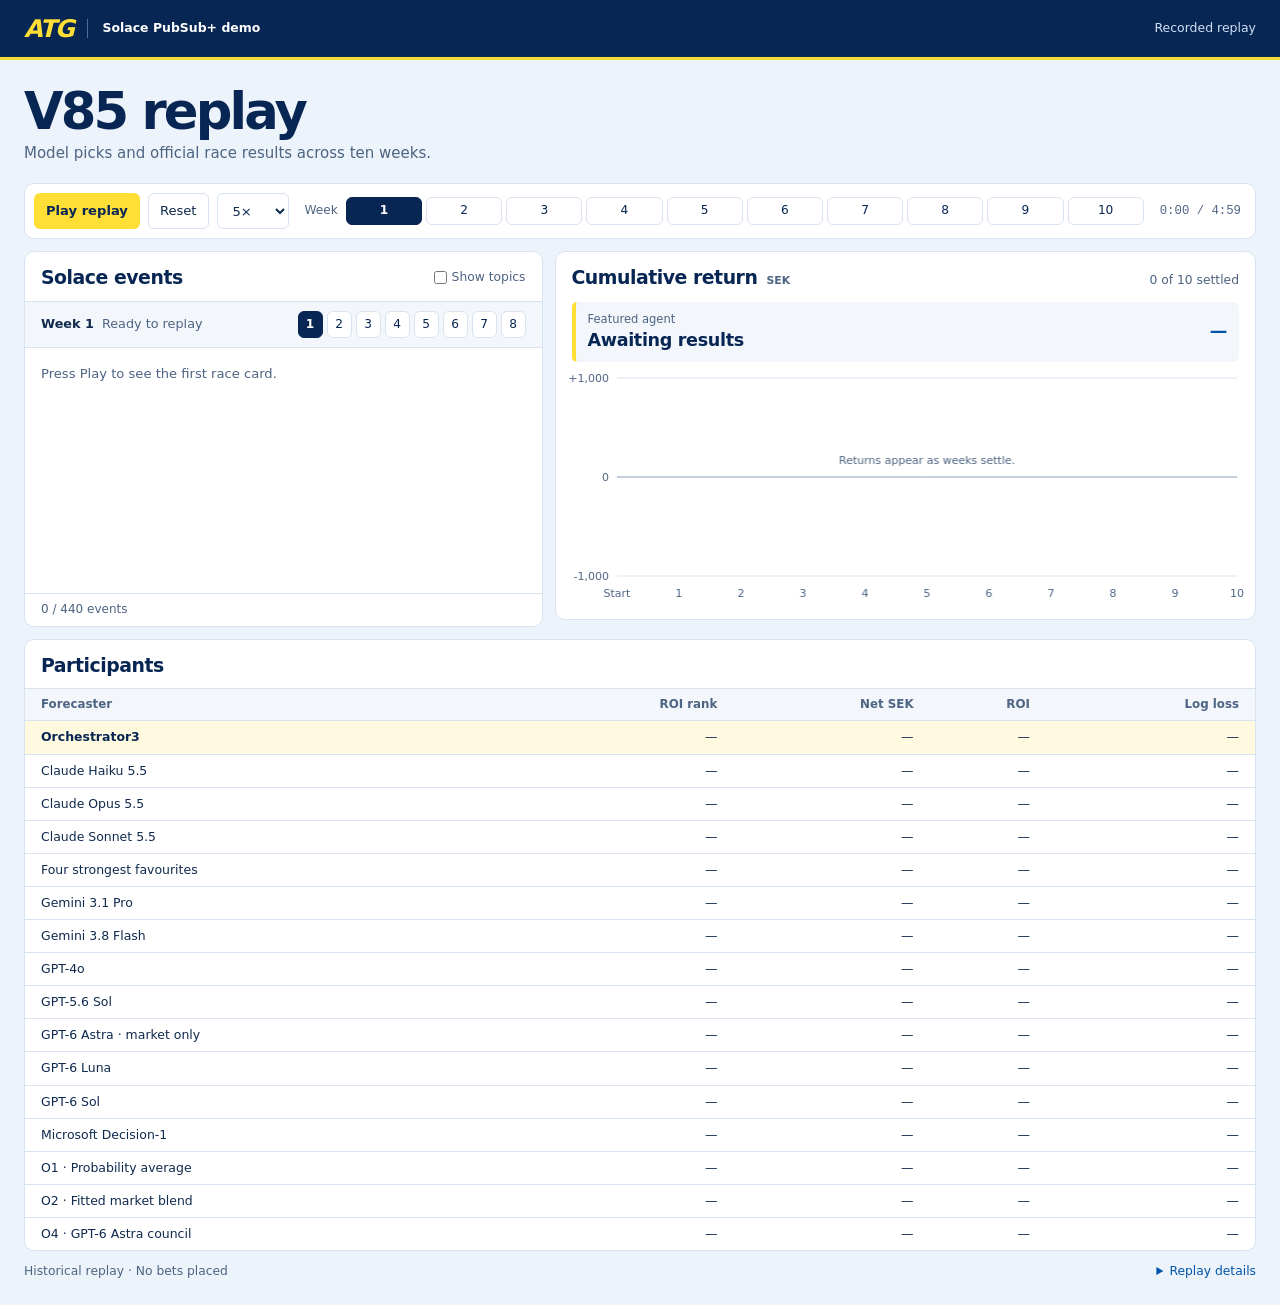
==== commit b88e86fd: "Show participants below the replay" ====
--- a/index.html
+++ b/index.html
@@ -6,8 +6,8 @@
   <meta name="description" content="Replay ten weeks of V85 model picks and official race results.">
   <title>ATG V85 replay · Solace demo</title>
   <link rel="stylesheet" href="theme.css?v=4">
-  <link rel="stylesheet" href="style.css?v=4">
-  <script defer src="app.js?v=4"></script>
+  <link rel="stylesheet" href="style.css?v=5">
+  <script defer src="app.js?v=5"></script>
 </head>
 <body>
   <header class="mast">
@@ -65,14 +65,15 @@
         </div>
         <canvas id="chart" aria-label="Cumulative net return by settled week, including invalid-ticket penalties" role="img"></canvas>
         <div class="legend" id="legend" aria-label="Chart series"></div>
-        <div class="table-wrap">
-          <table aria-label="Standings">
-            <thead><tr><th scope="col">Forecaster</th><th scope="col">ROI rank</th><th scope="col">Net SEK</th><th scope="col">ROI</th><th scope="col">Log loss</th></tr></thead>
-            <tbody id="scores"><tr><td colspan="5">Standings appear after the first week.</td></tr></tbody>
-          </table>
-        </div>
       </section>
     </div>
+    <section class="panel participants" aria-labelledby="participants-title">
+      <div class="panel-head"><h2 id="participants-title">Participants</h2></div>
+      <table aria-label="Participant standings">
+        <thead><tr><th scope="col">Forecaster</th><th scope="col">ROI rank</th><th scope="col">Net SEK</th><th scope="col">ROI</th><th scope="col">Log loss</th></tr></thead>
+        <tbody id="scores"></tbody>
+      </table>
+    </section>
     <footer>
       <span id="basis">Historical replay · No bets placed</span>
       <details class="extras">
--- a/style.css
+++ b/style.css
@@ -76,8 +76,7 @@
 .runner { border-radius: 4px; padding: 1px 5px; background: #e4effb; color: var(--navy); font-weight: 600; }
 .runner.hit { background: var(--yellow); color: var(--navy); }
 
-.feed { height: 500px; overflow: auto; overscroll-behavior: contain; }
-.feed:has(> .placeholder) { height: 290px; }
+.feed { height: 245px; overflow: auto; overscroll-behavior: contain; }
 .placeholder { padding: 16px; color: var(--muted); font-size: .82rem; }
 .event { padding: 0 16px; border-bottom: 1px solid var(--line); }
 .event .item { display: grid; grid-template-columns: 39px 56px minmax(0, 1fr); column-gap: 7px; align-items: baseline; padding: 8px 0; }
@@ -116,10 +115,10 @@
 .legend { display: flex; flex-wrap: wrap; gap: 5px 13px; padding: 0 16px 12px; color: var(--muted); font-size: .74rem; }
 .swatch { display: inline-block; width: 13px; margin-right: 4px; border-top: 2px solid currentColor; vertical-align: middle; }
 
-.table-wrap { max-height: 310px; overflow: auto; }
+.participants { margin-top: 12px; }
 table { width: 100%; border-collapse: collapse; font-variant-numeric: tabular-nums; }
 td, th { padding: 7px 10px; border-top: 1px solid var(--line); text-align: right; font-size: .78rem; white-space: nowrap; }
-th { position: sticky; top: 0; background: var(--tint); color: var(--muted); font-size: .74rem; }
+th { background: var(--tint); color: var(--muted); font-size: .74rem; }
 :is(td, th):first-child { padding-left: 16px; text-align: left; white-space: normal; }
 :is(td, th):last-child { padding-right: 16px; }
 #scores .featured { background: #fff9df; }
@@ -139,7 +138,7 @@
   .controls { flex-wrap: wrap; gap: 8px 12px; }
   .week-picker { order: 1; flex-basis: 100%; }
   .grid { grid-template-columns: 1fr; }
-  .feed { height: 300px; }
+  .feed { height: 225px; }
   .feed:has(> .placeholder) { height: 110px; }
 }
 
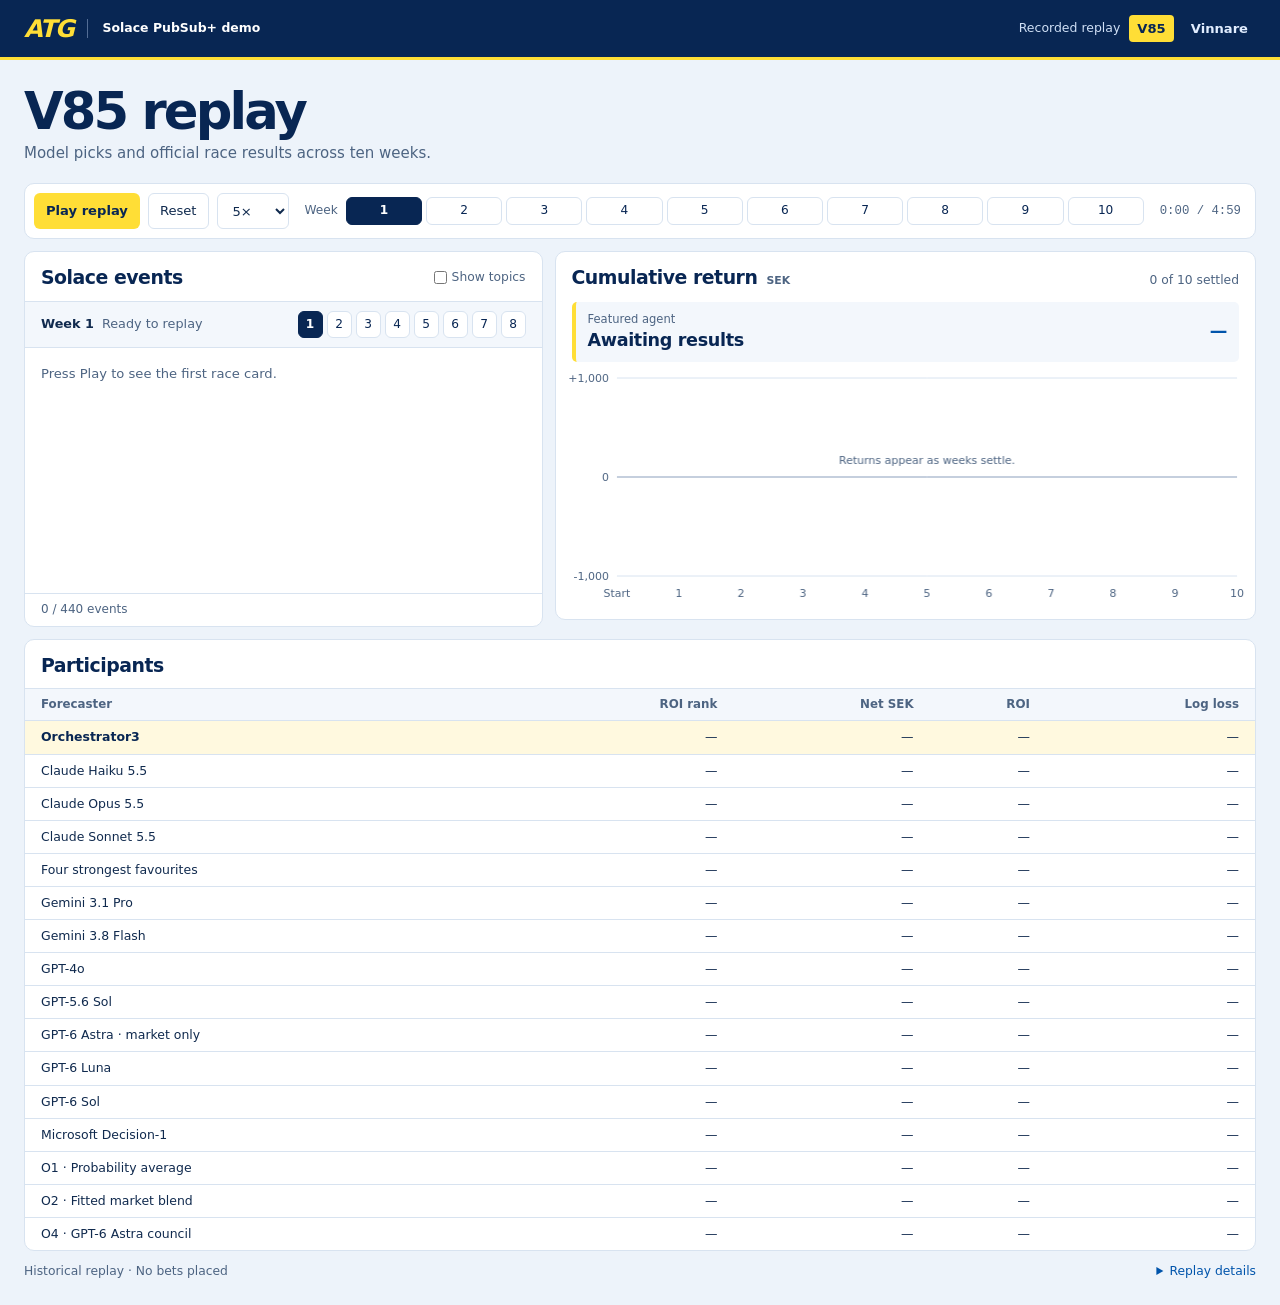
==== commit be766106: "Publish the Vinnare replay on a separate page" ====
--- a/index.html
+++ b/index.html
@@ -6,14 +6,17 @@
   <meta name="description" content="Replay ten weeks of V85 model picks and official race results.">
   <title>ATG V85 replay · Solace demo</title>
   <link rel="stylesheet" href="theme.css?v=4">
-  <link rel="stylesheet" href="style.css?v=5">
-  <script defer src="app.js?v=5"></script>
+  <link rel="stylesheet" href="style.css?v=7">
+  <script defer src="app.js?v=6"></script>
 </head>
 <body>
   <header class="mast">
     <div class="page mast-row">
       <div class="brand"><strong>ATG</strong><span>Solace PubSub+ demo</span></div>
-      <span id="source">Recorded replay</span>
+      <div class="mast-right">
+        <span id="source">Recorded replay</span>
+        <nav class="mast-nav" aria-label="Replays"><a href="./" aria-current="page">V85</a><a href="vinnare.html">Vinnare</a></nav>
+      </div>
     </div>
   </header>
   <main class="page">
@@ -63,8 +66,14 @@
           <div><span id="lead-caption">Featured agent</span><strong id="leader">Awaiting results</strong></div>
           <div class="lead-value"><strong id="leader-roi">—</strong><span id="leader-net"></span></div>
         </div>
-        <canvas id="chart" aria-label="Cumulative net return by settled week, including invalid-ticket penalties" role="img"></canvas>
+        <canvas id="chart" tabindex="-1" aria-label="Cumulative net return by settled week"
+                aria-describedby="chart-help" role="img"></canvas>
         <div class="legend" id="legend" aria-label="Chart series"></div>
+        <p id="chart-help" class="visually-hidden">Hover or tap a line to inspect returns. Use the left and right arrow keys to change weeks and Escape to close.</p>
+        <section id="chart-inspector" class="chart-inspector" aria-labelledby="chart-week" hidden>
+          <h3 id="chart-week" aria-live="polite"></h3>
+          <ul id="chart-values"></ul>
+        </section>
       </section>
     </div>
     <section class="panel participants" aria-labelledby="participants-title">
@@ -79,6 +88,7 @@
       <details class="extras">
         <summary>Replay details</summary>
         <nav aria-label="Replay resources">
+          <a href="skill-study.html">Skill and chance study</a>
           <a href="payout-builder.html">Ticket builder study</a>
           <a href="prompt-study.html">Prompt study</a>
           <button type="button" id="open-file">Open event log</button>
--- a/style.css
+++ b/style.css
@@ -21,6 +21,10 @@
 .brand span { border-left: 1px solid #536d95; padding-left: 14px; font-weight: 600; }
 .brand span, #source { font-size: .78rem; }
 #source { color: #d0e0f6; }
+.mast-right, .mast-nav { display: flex; align-items: center; gap: 9px; }
+.mast-nav a { color: #e1edff; text-decoration: none; padding: 4px 8px; border-radius: 4px; font-size: .82rem; font-weight: 650; }
+.mast-nav a[aria-current] { background: var(--yellow); color: var(--navy); }
+.mast-nav a:focus-visible { outline-color: var(--yellow); }
 
 .hero { padding: 25px 0 18px; }
 h1, h2, p { margin: 0; }
@@ -112,8 +116,17 @@
 .lead-value { text-align: right; white-space: nowrap; }
 #leader-roi { color: var(--blue); font-variant-numeric: tabular-nums; }
 #chart { width: 100%; height: 245px; display: block; }
+#chart[tabindex="0"] { cursor: crosshair; }
+#chart:focus-visible { outline-offset: -3px; }
 .legend { display: flex; flex-wrap: wrap; gap: 5px 13px; padding: 0 16px 12px; color: var(--muted); font-size: .74rem; }
 .swatch { display: inline-block; width: 13px; margin-right: 4px; border-top: 2px solid currentColor; vertical-align: middle; }
+.visually-hidden { position: absolute; width: 1px; height: 1px; overflow: hidden; clip-path: inset(50%); white-space: nowrap; }
+.chart-inspector { margin: 0 16px 14px; padding: 9px 10px; border: 1px solid var(--line); border-radius: 6px; background: var(--tint); }
+.chart-inspector h3 { margin: 0 0 5px; color: var(--navy); font-size: .81rem; }
+.chart-inspector ul { display: grid; grid-template-columns: repeat(2, minmax(0, 1fr)); gap: 1px 10px; margin: 0; padding: 0; list-style: none; }
+.chart-inspector li { display: flex; justify-content: space-between; align-items: baseline; gap: 6px; padding: 3px 5px; font-size: .74rem; }
+.chart-inspector .near-line { border-radius: 4px; background: #fff3b9; color: var(--navy); font-weight: 700; }
+.chart-inspector .chart-return { white-space: nowrap; font-variant-numeric: tabular-nums; }
 
 .participants { margin-top: 12px; }
 table { width: 100%; border-collapse: collapse; font-variant-numeric: tabular-nums; }
@@ -143,10 +156,13 @@
 }
 
 @media (max-width: 470px) {
+  .brand span { display: none; }
   .hero p { font-size: .88rem; }
   .panel-head, .racebar, .event { padding-inline: 12px; }
   .leader { margin-inline: 12px; }
   #chart { height: 205px; }
+  .chart-inspector { margin-inline: 12px; }
+  .chart-inspector ul { grid-template-columns: 1fr; }
   table { table-layout: fixed; }
   td, th { padding-inline: 4px; font-size: .7rem; }
   th { white-space: normal; }
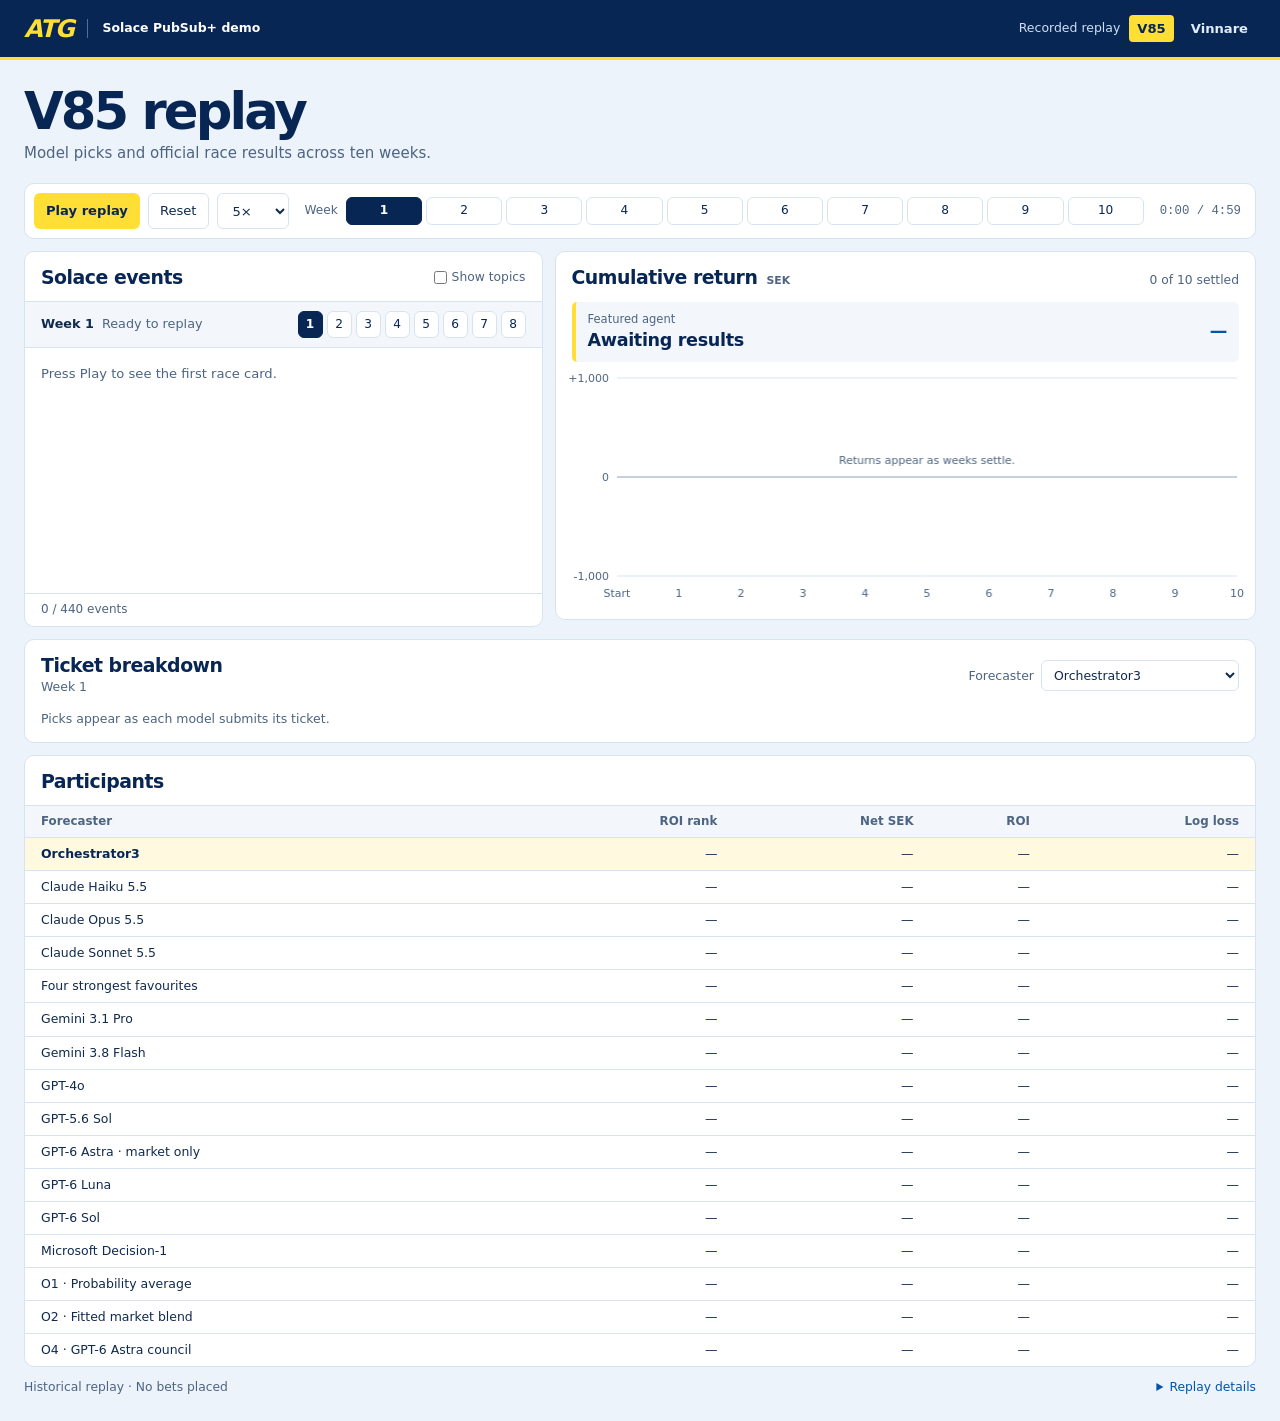
==== commit 523bfe8c: "Explain V85 ticket picks and payouts in the replay" ====
--- a/index.html
+++ b/index.html
@@ -6,8 +6,8 @@
   <meta name="description" content="Replay ten weeks of V85 model picks and official race results.">
   <title>ATG V85 replay · Solace demo</title>
   <link rel="stylesheet" href="theme.css?v=4">
-  <link rel="stylesheet" href="style.css?v=7">
-  <script defer src="app.js?v=6"></script>
+  <link rel="stylesheet" href="style.css?v=8">
+  <script defer src="app.js?v=7"></script>
 </head>
 <body>
   <header class="mast">
@@ -76,6 +76,29 @@
         </section>
       </section>
     </div>
+    <section class="panel ticket-inspector" id="ticket-inspector" aria-labelledby="ticket-title">
+      <div class="panel-head ticket-head">
+        <div><h2 id="ticket-title">Ticket breakdown</h2><span id="ticket-week">Week 1</span></div>
+        <label class="ticket-model">Forecaster <select id="ticket-model" disabled></select></label>
+      </div>
+      <div class="ticket-body">
+        <p id="ticket-state" class="ticket-note">Picks appear as each model submits its ticket.</p>
+        <p id="ticket-cost" class="ticket-cost" hidden></p>
+        <ol id="ticket-legs" class="ticket-legs" aria-label="Picks and winners by leg" hidden></ol>
+        <p id="ticket-winning-row" class="winning-row" hidden><strong id="winning-row-label">Winning row</strong><span id="winning-row-value"></span></p>
+        <div id="ticket-payout" class="ticket-payout" hidden>
+          <div>
+            <h3>How the payout adds up</h3>
+            <p id="payout-formula"></p>
+          </div>
+          <table id="ticket-tiers" aria-label="Payout breakdown by prize tier">
+            <thead><tr><th scope="col">Correct</th><th scope="col">Rows</th><th scope="col">SEK per row</th><th scope="col">Payout SEK</th></tr></thead>
+            <tbody id="ticket-tier-rows"></tbody>
+          </table>
+          <p id="ticket-net" class="ticket-net"></p>
+        </div>
+      </div>
+    </section>
     <section class="panel participants" aria-labelledby="participants-title">
       <div class="panel-head"><h2 id="participants-title">Participants</h2></div>
       <table aria-label="Participant standings">
@@ -93,7 +116,7 @@
           <a href="prompt-study.html">Prompt study</a>
           <button type="button" id="open-file">Open event log</button>
         </nav>
-        <p>The public replay uses anonymized runners and illustrative Solace topics.</p>
+        <p>The ticket breakdown shows official program numbers. The event stream uses runner letters and illustrative Solace topics.</p>
       </details>
       <input type="file" id="file" accept=".json,.jsonl,application/json,text/plain" hidden>
     </footer>
--- a/style.css
+++ b/style.css
@@ -128,7 +128,28 @@
 .chart-inspector .near-line { border-radius: 4px; background: #fff3b9; color: var(--navy); font-weight: 700; }
 .chart-inspector .chart-return { white-space: nowrap; font-variant-numeric: tabular-nums; }
 
-.participants { margin-top: 12px; }
+.ticket-inspector, .participants { margin-top: 12px; }
+.ticket-head { align-items: center; flex-wrap: wrap; }
+.ticket-head span, .ticket-model, .ticket-note, .ticket-leg-result { color: var(--muted); font-size: .78rem; }
+.ticket-model { display: flex; align-items: center; gap: 7px; }
+.ticket-model select { max-width: 235px; padding: 6px 8px; color: var(--text); background: var(--panel); border: 1px solid var(--line); border-radius: 6px; }
+.ticket-body { padding: 0 16px 14px; }
+.ticket-cost { margin-top: 5px; color: var(--navy); font-weight: 650; font-size: .83rem; }
+.ticket-legs { display: grid; grid-template-columns: repeat(8, minmax(0, 1fr)); gap: 7px; margin: 10px 0 0; padding: 0; list-style: none; }
+.ticket-leg { padding: 7px; min-width: 0; border: 1px solid var(--line); border-radius: 6px; background: var(--tint); }
+.ticket-leg-heading { display: flex; align-items: center; flex-wrap: wrap; gap: 3px 6px; color: var(--navy); font-size: .79rem; font-weight: 700; }
+.ticket-leg-heading span { color: var(--gold); font-size: .69rem; }
+.ticket-picks { display: flex; align-items: center; flex-wrap: wrap; gap: 3px; min-height: 25px; margin-block: 4px; }
+.ticket-picks .runner { font-variant-numeric: tabular-nums; }
+.ticket-leg-result { font-size: .71rem; }
+.winning-row { margin-top: 8px; display: flex; align-items: baseline; flex-wrap: wrap; gap: 3px 10px; color: var(--navy); font-size: .82rem; }
+.winning-row span { font-variant-numeric: tabular-nums; }
+.ticket-payout { margin-top: 12px; padding-top: 10px; border-top: 1px solid var(--line); }
+.ticket-payout h3 { margin: 0; font-size: .91rem; color: var(--navy); }
+#payout-formula { margin: 3px 0 7px; color: var(--muted); font-size: .81rem; font-variant-numeric: tabular-nums; }
+#ticket-tier-rows .paid-tier { background: #fff9df; }
+.tier-note { display: block; color: var(--muted); }
+.ticket-net { margin-top: 6px; text-align: right; font-size: .82rem; font-weight: 650; }
 table { width: 100%; border-collapse: collapse; font-variant-numeric: tabular-nums; }
 td, th { padding: 7px 10px; border-top: 1px solid var(--line); text-align: right; font-size: .78rem; white-space: nowrap; }
 th { background: var(--tint); color: var(--muted); font-size: .74rem; }
@@ -153,6 +174,7 @@
   .grid { grid-template-columns: 1fr; }
   .feed { height: 225px; }
   .feed:has(> .placeholder) { height: 110px; }
+  .ticket-legs { grid-template-columns: repeat(4, minmax(0, 1fr)); }
 }
 
 @media (max-width: 470px) {
@@ -163,6 +185,9 @@
   #chart { height: 205px; }
   .chart-inspector { margin-inline: 12px; }
   .chart-inspector ul { grid-template-columns: 1fr; }
+  .ticket-body { padding-inline: 12px; }
+  .ticket-legs { grid-template-columns: repeat(2, minmax(0, 1fr)); }
+  .ticket-model select { max-width: 190px; }
   table { table-layout: fixed; }
   td, th { padding-inline: 4px; font-size: .7rem; }
   th { white-space: normal; }
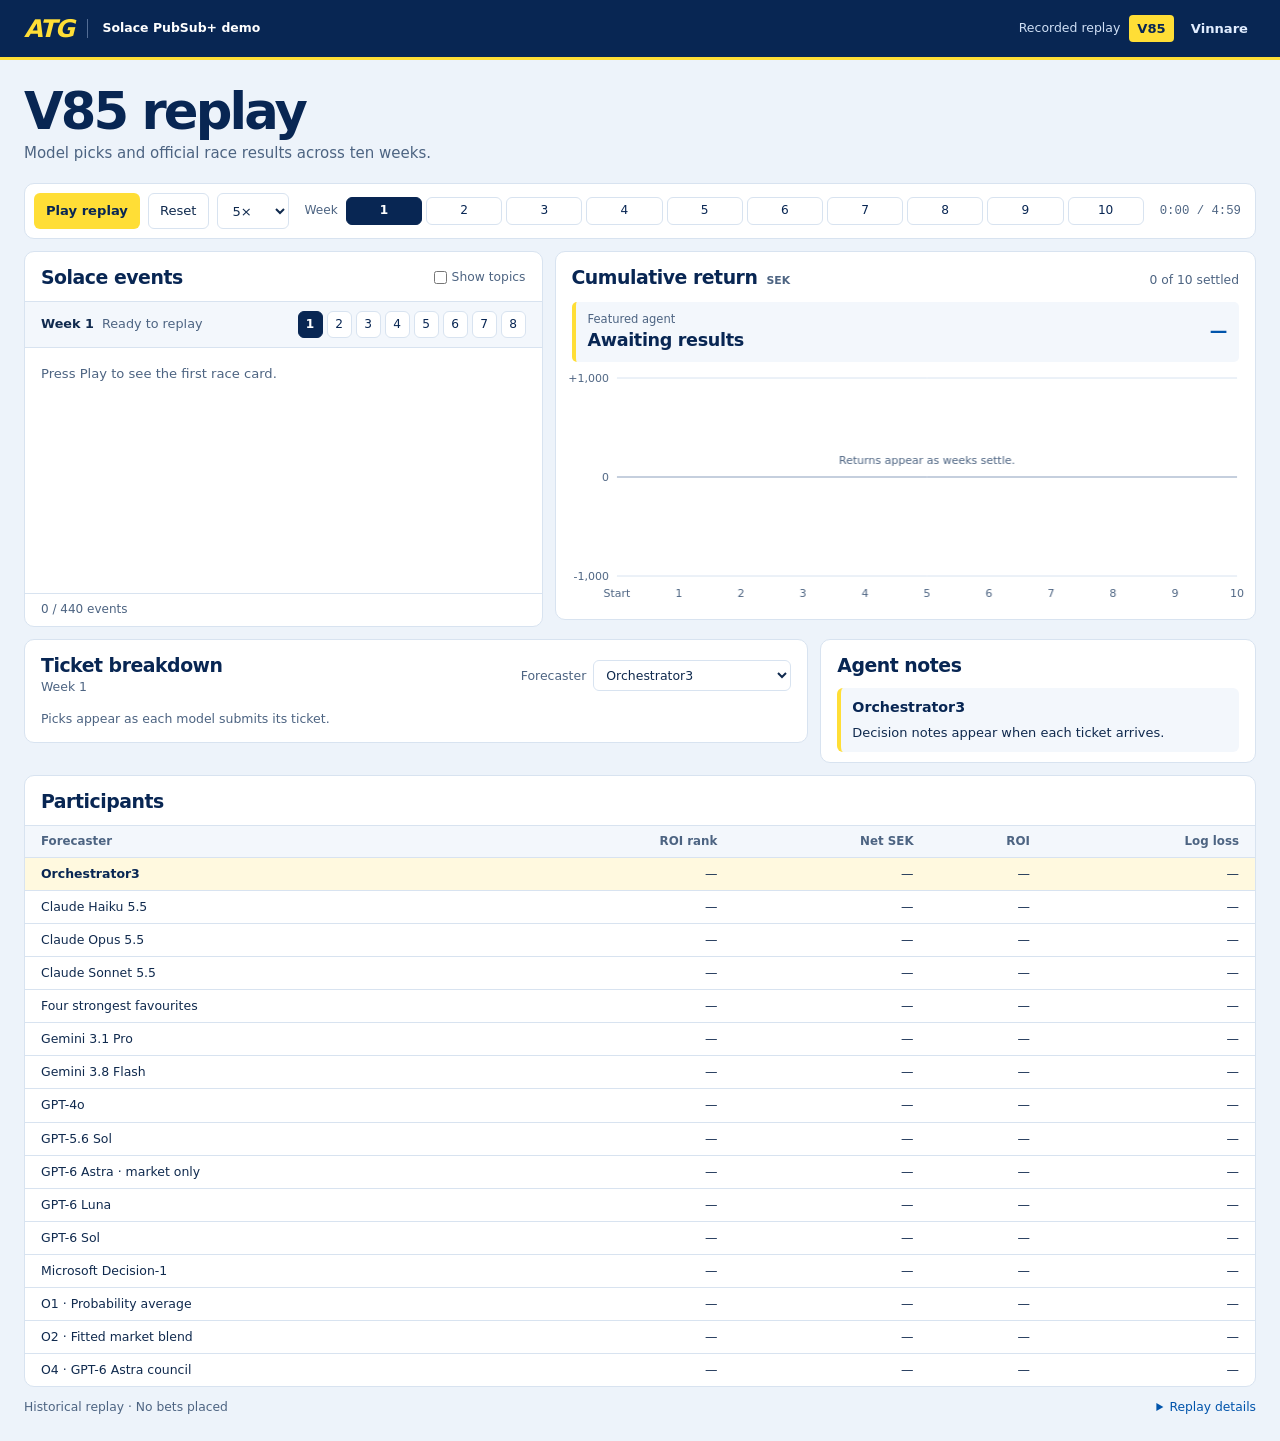
==== commit 35dddab8: "Replay recorded agent notes alongside V85 tickets" ====
--- a/index.html
+++ b/index.html
@@ -6,8 +6,8 @@
   <meta name="description" content="Replay ten weeks of V85 model picks and official race results.">
   <title>ATG V85 replay · Solace demo</title>
   <link rel="stylesheet" href="theme.css?v=4">
-  <link rel="stylesheet" href="style.css?v=8">
-  <script defer src="app.js?v=7"></script>
+  <link rel="stylesheet" href="style.css?v=9">
+  <script defer src="app.js?v=8"></script>
 </head>
 <body>
   <header class="mast">
@@ -76,29 +76,43 @@
         </section>
       </section>
     </div>
-    <section class="panel ticket-inspector" id="ticket-inspector" aria-labelledby="ticket-title">
-      <div class="panel-head ticket-head">
-        <div><h2 id="ticket-title">Ticket breakdown</h2><span id="ticket-week">Week 1</span></div>
-        <label class="ticket-model">Forecaster <select id="ticket-model" disabled></select></label>
-      </div>
-      <div class="ticket-body">
-        <p id="ticket-state" class="ticket-note">Picks appear as each model submits its ticket.</p>
-        <p id="ticket-cost" class="ticket-cost" hidden></p>
-        <ol id="ticket-legs" class="ticket-legs" aria-label="Picks and winners by leg" hidden></ol>
-        <p id="ticket-winning-row" class="winning-row" hidden><strong id="winning-row-label">Winning row</strong><span id="winning-row-value"></span></p>
-        <div id="ticket-payout" class="ticket-payout" hidden>
-          <div>
-            <h3>How the payout adds up</h3>
-            <p id="payout-formula"></p>
+    <div class="ticket-zone">
+      <section class="panel ticket-inspector" id="ticket-inspector" aria-labelledby="ticket-title">
+        <div class="panel-head ticket-head">
+          <div><h2 id="ticket-title">Ticket breakdown</h2><span id="ticket-week">Week 1</span></div>
+          <label class="ticket-model">Forecaster <select id="ticket-model" disabled></select></label>
+        </div>
+        <div class="ticket-body">
+          <p id="ticket-state" class="ticket-note">Picks appear as each model submits its ticket.</p>
+          <p id="ticket-cost" class="ticket-cost" hidden></p>
+          <ol id="ticket-legs" class="ticket-legs" aria-label="Picks and winners by leg" hidden></ol>
+          <p id="ticket-winning-row" class="winning-row" hidden><strong id="winning-row-label">Winning row</strong><span id="winning-row-value"></span></p>
+          <div id="ticket-payout" class="ticket-payout" hidden>
+            <div>
+              <h3>How the payout adds up</h3>
+              <p id="payout-formula"></p>
+            </div>
+            <table id="ticket-tiers" aria-label="Payout breakdown by prize tier">
+              <thead><tr><th scope="col">Correct</th><th scope="col">Rows</th><th scope="col">SEK per row</th><th scope="col">Payout SEK</th></tr></thead>
+              <tbody id="ticket-tier-rows"></tbody>
+            </table>
+            <p id="ticket-net" class="ticket-net"></p>
           </div>
-          <table id="ticket-tiers" aria-label="Payout breakdown by prize tier">
-            <thead><tr><th scope="col">Correct</th><th scope="col">Rows</th><th scope="col">SEK per row</th><th scope="col">Payout SEK</th></tr></thead>
-            <tbody id="ticket-tier-rows"></tbody>
-          </table>
-          <p id="ticket-net" class="ticket-net"></p>
         </div>
-      </div>
-    </section>
+      </section>
+      <section class="panel agent-notes" id="agent-notes" aria-labelledby="agent-notes-title">
+        <div class="panel-head">
+          <h2 id="agent-notes-title">Agent notes</h2><span id="agent-note-count"></span>
+        </div>
+        <div class="agent-selected" id="agent-selected">
+          <div class="agent-note-heading"><h3 id="agent-name"></h3><span id="agent-confidence" hidden></span></div>
+          <p class="agent-note-meta" id="agent-note-meta" hidden></p>
+          <p id="agent-explanation"></p>
+          <p id="agent-plan" hidden></p>
+        </div>
+        <ol class="agent-feed" id="agent-feed" aria-label="Ticket notes, newest first"></ol>
+      </section>
+    </div>
     <section class="panel participants" aria-labelledby="participants-title">
       <div class="panel-head"><h2 id="participants-title">Participants</h2></div>
       <table aria-label="Participant standings">
--- a/style.css
+++ b/style.css
@@ -128,7 +128,8 @@
 .chart-inspector .near-line { border-radius: 4px; background: #fff3b9; color: var(--navy); font-weight: 700; }
 .chart-inspector .chart-return { white-space: nowrap; font-variant-numeric: tabular-nums; }
 
-.ticket-inspector, .participants { margin-top: 12px; }
+.ticket-zone { display: grid; grid-template-columns: minmax(0, 1.8fr) minmax(0, 1fr); gap: 12px; align-items: start; margin-top: 12px; }
+.participants { margin-top: 12px; }
 .ticket-head { align-items: center; flex-wrap: wrap; }
 .ticket-head span, .ticket-model, .ticket-note, .ticket-leg-result { color: var(--muted); font-size: .78rem; }
 .ticket-model { display: flex; align-items: center; gap: 7px; }
@@ -150,6 +151,22 @@
 #ticket-tier-rows .paid-tier { background: #fff9df; }
 .tier-note { display: block; color: var(--muted); }
 .ticket-net { margin-top: 6px; text-align: right; font-size: .82rem; font-weight: 650; }
+.agent-notes .panel-head span { color: var(--muted); font-size: .75rem; }
+.agent-selected { margin: 0 16px 10px; padding: 9px 11px; border-left: 4px solid var(--yellow); border-radius: 6px; background: var(--tint); }
+.agent-note-heading, .agent-event-heading { display: flex; gap: 5px 8px; align-items: baseline; flex-wrap: wrap; }
+.agent-note-heading h3 { margin: 0; color: var(--navy); font-size: .89rem; }
+#agent-confidence { border-radius: 4px; padding: 1px 5px; background: #e3effd; color: var(--navy); font-size: .68rem; text-transform: capitalize; }
+.agent-note-meta, #agent-plan { color: var(--muted); font-size: .72rem; }
+.agent-note-meta { margin-top: 2px; }
+#agent-explanation { margin-top: 5px; font-size: .81rem; line-height: 1.55; overflow-wrap: anywhere; }
+#agent-plan { margin-top: 7px; }
+.agent-feed { max-height: 315px; overflow: auto; overscroll-behavior: contain; margin: 0; padding: 0; list-style: none; }
+.agent-event { display: block; width: 100%; padding: 7px 16px; border: 0; border-top: 1px solid var(--line); background: var(--panel); color: var(--text); text-align: left; }
+.agent-event:hover, .agent-event[aria-pressed="true"] { background: #fff9df; }
+.agent-event:focus-visible { outline-offset: -3px; }
+.agent-event-heading time { color: var(--muted); font: .68rem var(--mono); }
+.agent-event-heading strong { color: var(--navy); font-size: .76rem; }
+.agent-event-excerpt { display: -webkit-box; -webkit-box-orient: vertical; -webkit-line-clamp: 2; overflow: hidden; margin-top: 2px; color: var(--muted); font-size: .72rem; }
 table { width: 100%; border-collapse: collapse; font-variant-numeric: tabular-nums; }
 td, th { padding: 7px 10px; border-top: 1px solid var(--line); text-align: right; font-size: .78rem; white-space: nowrap; }
 th { background: var(--tint); color: var(--muted); font-size: .74rem; }
@@ -167,14 +184,17 @@
 .extras button { border: 0; padding: 0; background: none; text-decoration: underline; }
 .extras p { margin-top: 4px; }
 
+@media (max-width: 1100px) {
+  .ticket-legs { grid-template-columns: repeat(4, minmax(0, 1fr)); }
+}
+
 @media (max-width: 860px) {
   .page { width: calc(100% - 28px); }
   .controls { flex-wrap: wrap; gap: 8px 12px; }
   .week-picker { order: 1; flex-basis: 100%; }
-  .grid { grid-template-columns: 1fr; }
+  .grid, .ticket-zone { grid-template-columns: 1fr; }
   .feed { height: 225px; }
   .feed:has(> .placeholder) { height: 110px; }
-  .ticket-legs { grid-template-columns: repeat(4, minmax(0, 1fr)); }
 }
 
 @media (max-width: 470px) {
@@ -186,6 +206,8 @@
   .chart-inspector { margin-inline: 12px; }
   .chart-inspector ul { grid-template-columns: 1fr; }
   .ticket-body { padding-inline: 12px; }
+  .agent-selected { margin-inline: 12px; }
+  .agent-event { padding-inline: 12px; }
   .ticket-legs { grid-template-columns: repeat(2, minmax(0, 1fr)); }
   .ticket-model select { max-width: 190px; }
   table { table-layout: fixed; }
